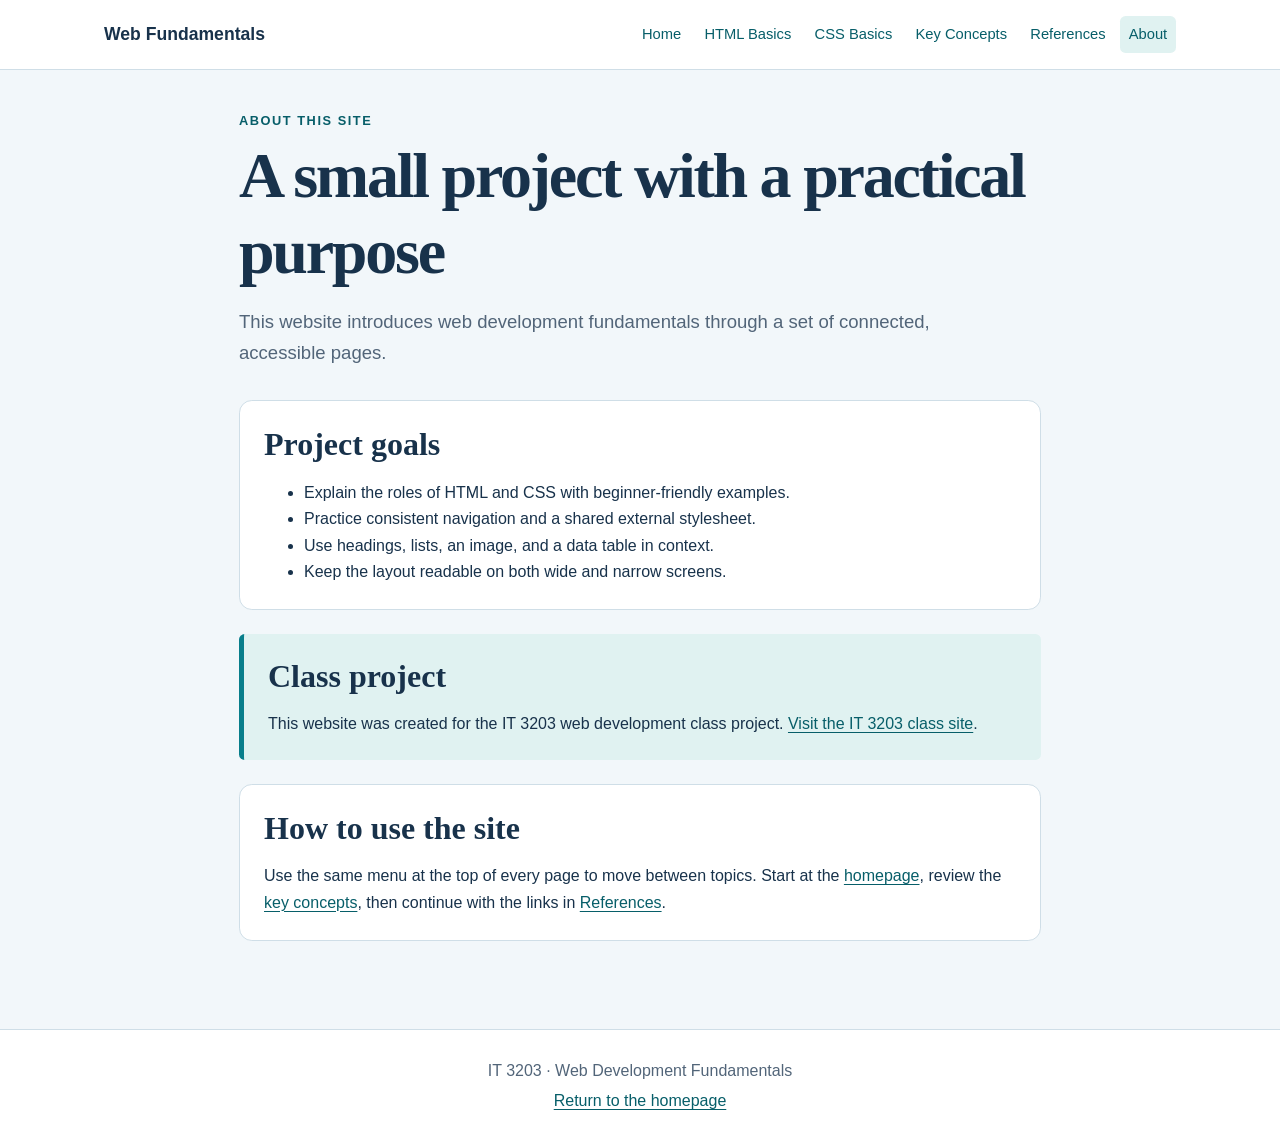
==== about.html @ b3ab3e79 "yes" ====
<!DOCTYPE html>
<html lang="en">
<head>
  <meta charset="utf-8">
  <meta name="viewport" content="width=device-width, initial-scale=1">
  <meta name="description" content="About this introductory web development class project.">
  <title>About | Web Development Fundamentals</title>
  <link rel="stylesheet" href="styles.css">
</head>
<body>
  <a class="skip-link" href="#main-content">Skip to main content</a>
  <header class="site-header">
    <div class="header-inner">
      <a class="site-name" href="index.html">Web Fundamentals</a>
      <nav class="main-nav" aria-label="Main navigation">
        <ul>
          <li><a href="index.html">Home</a></li>
          <li><a href="html-basics.html">HTML Basics</a></li>
          <li><a href="css-basics.html">CSS Basics</a></li>
          <li><a href="key-concepts.html">Key Concepts</a></li>
          <li><a href="references.html">References</a></li>
          <li><a href="about.html" aria-current="page">About</a></li>
        </ul>
      </nav>
    </div>
  </header>
  <main id="main-content" class="page-layout">
    <header class="page-intro">
      <p class="eyebrow">About this site</p>
      <h1>A small project with a practical purpose</h1>
      <p class="lead">This website introduces web development fundamentals through a set of connected, accessible pages.</p>
    </header>
    <section class="content-section">
      <h2>Project goals</h2>
      <ul>
        <li>Explain the roles of HTML and CSS with beginner-friendly examples.</li>
        <li>Practice consistent navigation and a shared external stylesheet.</li>
        <li>Use headings, lists, an image, and a data table in context.</li>
        <li>Keep the layout readable on both wide and narrow screens.</li>
      </ul>
    </section>
    <section class="callout">
      <h2>Class project</h2>
      <p>This website was created for the IT 3203 web development class project. <a href="https://kennesaw.view.usg.edu/d2l/home/4034590">Visit the IT 3203 class site</a>.</p>
    </section>
    <section class="content-section">
      <h2>How to use the site</h2>
      <p>Use the same menu at the top of every page to move between topics. Start at the <a href="index.html">homepage</a>, review the <a href="key-concepts.html">key concepts</a>, then continue with the links in <a href="references.html">References</a>.</p>
    </section>
  </main>
  <footer class="site-footer"><p>IT 3203 · Web Development Fundamentals</p><p><a href="index.html">Return to the homepage</a></p></footer>
</body>
</html>
---- styles.css ----
/* Shared visual system for every page in the project. */
:root {
  color-scheme: light;
  --ink: #18324b;
  --muted: #526579;
  --paper: #ffffff;
  --canvas: #f2f7fa;
  --accent: #087e8b;
  --accent-dark: #075e69;
  --line: #cfdee7;
  --highlight: #e0f2f1;
  font-family: "Segoe UI", Arial, sans-serif;
}

* {
  box-sizing: border-box;
}

body {
  margin: 0;
  background: var(--canvas);
  color: var(--ink);
  font-size: 1rem;
  line-height: 1.65;
}

a {
  color: var(--accent-dark);
  text-decoration-thickness: 0.08em;
  text-underline-offset: 0.18em;
}

a:hover {
  color: #a34224;
}

a:focus-visible {
  outline: 3px solid #d97735;
  outline-offset: 3px;
}

.skip-link {
  position: absolute;
  top: -5rem;
  left: 1rem;
  z-index: 2;
  padding: 0.6rem 0.9rem;
  background: var(--paper);
  border: 2px solid var(--accent);
}

.skip-link:focus {
  top: 1rem;
}

.site-header {
  background: var(--paper);
  border-bottom: 1px solid var(--line);
}

.header-inner {
  display: flex;
  align-items: center;
  justify-content: space-between;
  gap: 1.5rem;
  max-width: 1120px;
  margin: 0 auto;
  padding: 1rem 1.5rem;
}

.site-name {
  flex: 0 0 auto;
  color: var(--ink);
  font-size: 1.1rem;
  font-weight: 750;
  text-decoration: none;
}

.main-nav ul {
  display: flex;
  flex-wrap: wrap;
  justify-content: flex-end;
  gap: 0.35rem;
  margin: 0;
  padding: 0;
  list-style: none;
}

.main-nav a {
  display: inline-block;
  padding: 0.4rem 0.55rem;
  border-radius: 0.35rem;
  font-size: 0.92rem;
  text-decoration: none;
}

.main-nav a:hover,
.main-nav a[aria-current="page"] {
  background: var(--highlight);
  color: var(--accent-dark);
}

main {
  max-width: 960px;
  min-height: 65vh;
  margin: 0 auto;
  padding: 2.5rem 1.5rem 4rem;
}

.hero {
  display: grid;
  grid-template-columns: minmax(0, 1.25fr) minmax(220px, 0.75fr);
  align-items: center;
  gap: 2.5rem;
  padding: 2rem 0 3rem;
}

.hero-copy {
  max-width: 620px;
}

.hero-image {
  display: block;
  width: 100%;
  max-width: 350px;
  margin: 0 auto;
  border: 1px solid var(--line);
  border-radius: 1rem;
  box-shadow: 0 12px 32px rgb(24 50 75 / 10%);
}

.eyebrow {
  margin: 0 0 0.4rem;
  color: var(--accent-dark);
  font-size: 0.8rem;
  font-weight: 750;
  letter-spacing: 0.12em;
  text-transform: uppercase;
}

h1,
h2,
h3 {
  color: var(--ink);
  font-family: Georgia, "Times New Roman", serif;
  line-height: 1.2;
}

h1 {
  margin: 0 0 1rem;
  font-size: clamp(2.3rem, 5vw, 4rem);
  letter-spacing: -0.035em;
}

h2 {
  margin: 0 0 0.8rem;
  font-size: clamp(1.45rem, 3vw, 2rem);
}

.lead {
  max-width: 68ch;
  margin: 0 0 1.5rem;
  color: var(--muted);
  font-size: 1.16rem;
}

.button-link {
  display: inline-block;
  padding: 0.7rem 1rem;
  border: 2px solid var(--accent-dark);
  border-radius: 0.45rem;
  background: var(--accent-dark);
  color: white;
  font-weight: 700;
  text-decoration: none;
}

.button-link:hover {
  background: #064650;
  color: white;
}

.content-section {
  margin: 1.5rem 0;
  padding: 1.5rem;
  border: 1px solid var(--line);
  border-radius: 0.8rem;
  background: var(--paper);
}

.content-section > :last-child,
.callout > :last-child {
  margin-bottom: 0;
}

.page-intro {
  margin: 0 0 2rem;
}

.page-intro h1 {
  max-width: 800px;
}

.page-layout {
  max-width: 850px;
}

.contents-list {
  display: grid;
  grid-template-columns: repeat(auto-fit, minmax(235px, 1fr));
  gap: 0.65rem 1.5rem;
  margin: 0;
  padding-left: 1.4rem;
}

.table-wrap {
  overflow-x: auto;
}

table {
  width: 100%;
  border-collapse: collapse;
  text-align: left;
}

caption {
  padding: 0.5rem;
  color: var(--muted);
  text-align: left;
}

th,
td {
  padding: 0.7rem;
  border: 1px solid var(--line);
  vertical-align: top;
}

thead {
  background: var(--highlight);
}

tbody th {
  min-width: 9rem;
}

code,
pre {
  font-family: "SFMono-Regular", Consolas, "Liberation Mono", monospace;
}

code {
  overflow-wrap: anywhere;
  color: #6c2f58;
}

pre {
  overflow-x: auto;
  padding: 1rem;
  border: 1px solid var(--line);
  border-radius: 0.5rem;
  background: #f4f7f9;
  line-height: 1.55;
}

pre code {
  color: inherit;
}

.callout {
  margin: 1.5rem 0;
  padding: 1.4rem 1.5rem;
  border-left: 5px solid var(--accent);
  border-radius: 0.35rem;
  background: var(--highlight);
}

.layout-example {
  display: grid;
  grid-template-columns: repeat(3, 1fr);
  gap: 0.75rem;
  margin: 1rem 0;
}

.layout-example div {
  padding: 1rem 0.5rem;
  border: 1px solid var(--line);
  border-radius: 0.45rem;
  background: var(--canvas);
  font-weight: 700;
  text-align: center;
}

.concept-list {
  display: grid;
  grid-template-columns: repeat(auto-fit, minmax(230px, 1fr));
  gap: 1rem;
  margin: 0;
  padding: 0;
  list-style: none;
  counter-reset: concept;
}

.concept-list li {
  padding: 1.2rem;
  border: 1px solid var(--line);
  border-radius: 0.7rem;
  background: var(--paper);
  counter-increment: concept;
}

.concept-list li::before {
  content: "0" counter(concept);
  display: inline-block;
  margin-bottom: 0.5rem;
  color: var(--accent-dark);
  font-size: 0.8rem;
  font-weight: 750;
  letter-spacing: 0.1em;
}

.concept-list h2 {
  font-family: "Segoe UI", Arial, sans-serif;
  font-size: 1.15rem;
}

.concept-list p {
  margin-bottom: 0;
  color: var(--muted);
}

.resource-list li {
  margin: 0 0 1rem;
}

.resource-list p {
  margin: 0.25rem 0;
  color: var(--muted);
}

.next-step {
  margin: 2rem 0 0;
  padding-top: 1rem;
  border-top: 1px solid var(--line);
}

.site-footer {
  padding: 1.5rem;
  border-top: 1px solid var(--line);
  background: var(--paper);
  color: var(--muted);
  text-align: center;
}

.site-footer p {
  margin: 0.25rem 0;
}

@media (max-width: 760px) {
  .header-inner {
    align-items: flex-start;
    flex-direction: column;
    gap: 0.65rem;
    padding: 0.9rem 1rem;
  }

  .main-nav ul {
    justify-content: flex-start;
  }

  main {
    padding: 2rem 1rem 3rem;
  }

  .hero {
    grid-template-columns: 1fr;
    gap: 1.5rem;
    padding-top: 1rem;
  }

  .hero-image {
    max-width: 300px;
  }
}

@media (max-width: 480px) {
  .main-nav ul {
    gap: 0.15rem;
  }

  .main-nav a {
    padding: 0.35rem;
    font-size: 0.85rem;
  }

  .layout-example {
    grid-template-columns: 1fr;
  }

  th,
  td {
    padding: 0.5rem;
  }
}
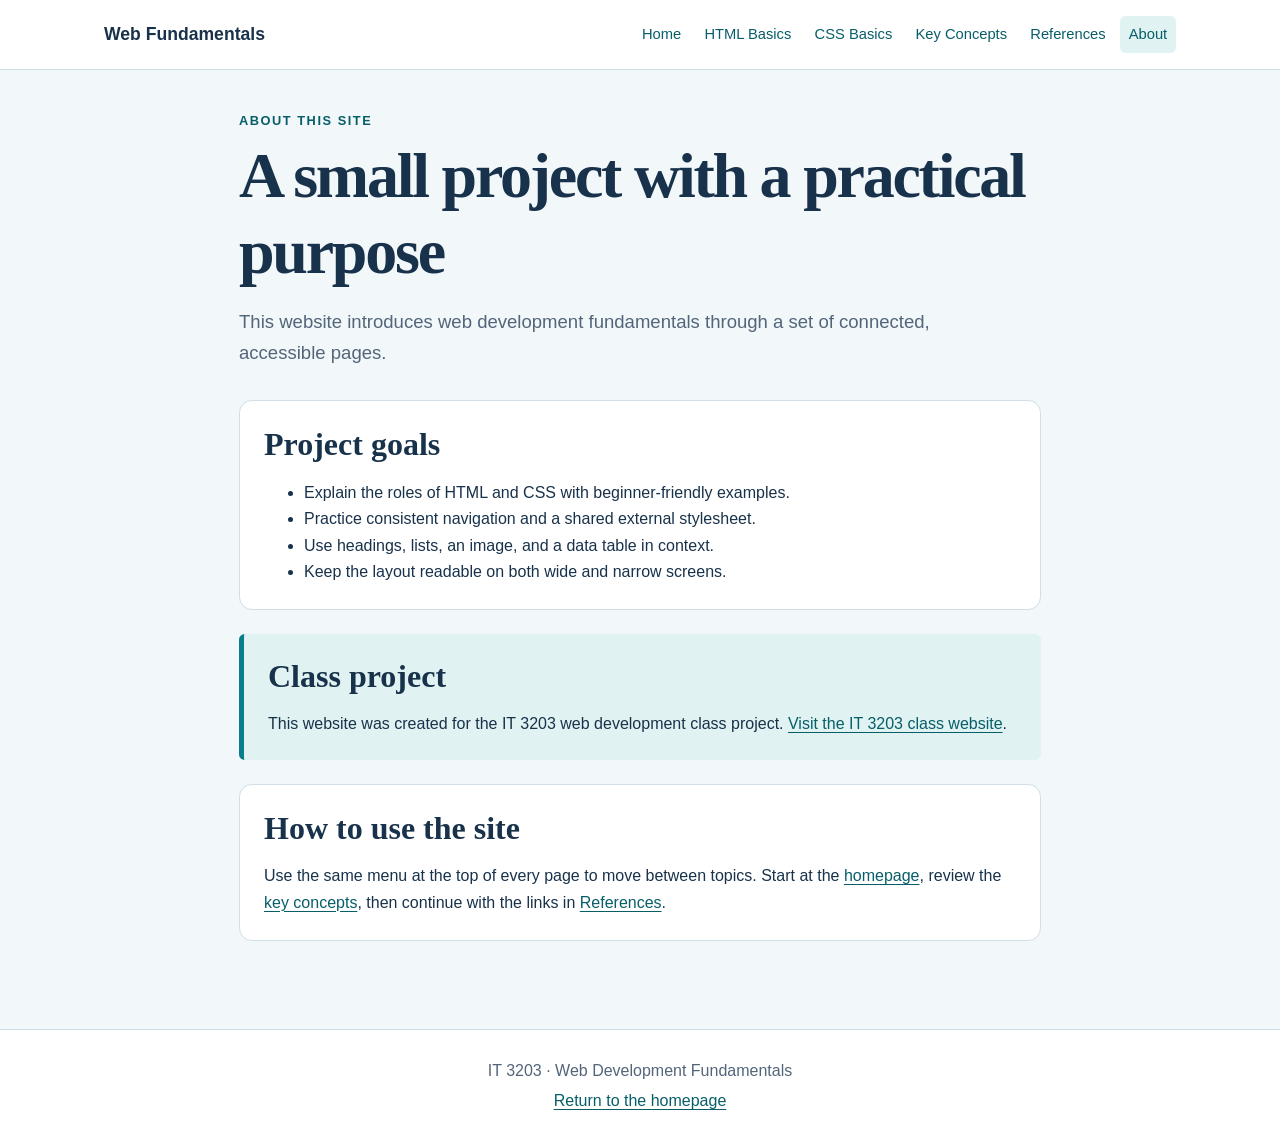
==== commit 29f366b1: "yes3" ====
--- a/about.html
+++ b/about.html
@@ -41,7 +41,7 @@
     </section>
     <section class="callout">
       <h2>Class project</h2>
-      <p>This website was created for the IT 3203 web development class project. <a href="https://kennesaw.view.usg.edu/d2l/home/4034590">Visit the IT 3203 class site</a>.</p>
+      <p>This website was created for the IT 3203 web development class project. <a href="https://ksuweb.github.io/IT3203/">Visit the IT 3203 class website</a>.</p>
     </section>
     <section class="content-section">
       <h2>How to use the site</h2>
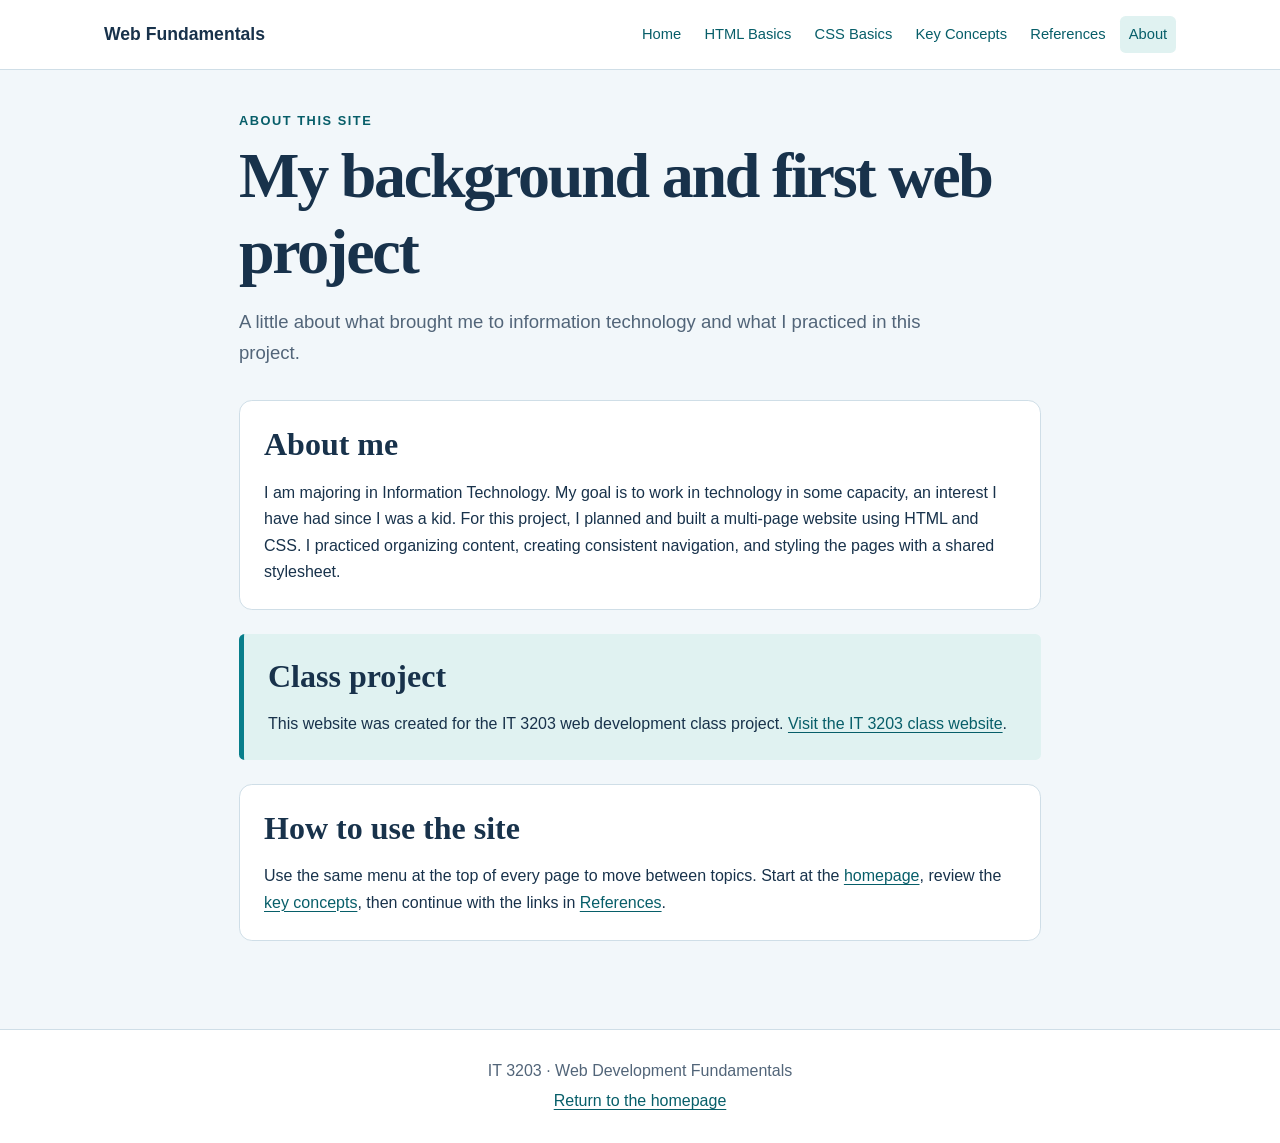
==== commit cfbd02ef: "yes6" ====
--- a/about.html
+++ b/about.html
@@ -12,6 +12,7 @@
   <header class="site-header">
     <div class="header-inner">
       <a class="site-name" href="index.html">Web Fundamentals</a>
+      <!-- I kept the menu in the same place so visitors can move around without relearning each page. -->
       <nav class="main-nav" aria-label="Main navigation">
         <ul>
           <li><a href="index.html">Home</a></li>
@@ -27,18 +28,15 @@
   <main id="main-content" class="page-layout">
     <header class="page-intro">
       <p class="eyebrow">About this site</p>
-      <h1>A small project with a practical purpose</h1>
-      <p class="lead">This website introduces web development fundamentals through a set of connected, accessible pages.</p>
+      <h1>My background and first web project</h1>
+      <p class="lead">A little about what brought me to information technology and what I practiced in this project.</p>
     </header>
     <section class="content-section">
-      <h2>Project goals</h2>
-      <ul>
-        <li>Explain the roles of HTML and CSS with beginner-friendly examples.</li>
-        <li>Practice consistent navigation and a shared external stylesheet.</li>
-        <li>Use headings, lists, an image, and a data table in context.</li>
-        <li>Keep the layout readable on both wide and narrow screens.</li>
-      </ul>
+      <!-- I put my background and motivation first to make this page a short introduction, not just a project summary. -->
+      <h2>About me</h2>
+      <p>I am majoring in Information Technology. My goal is to work in technology in some capacity, an interest I have had since I was a kid. For this project, I planned and built a multi-page website using HTML and CSS. I practiced organizing content, creating consistent navigation, and styling the pages with a shared stylesheet.</p>
     </section>
+    <!-- The course link stays in its own section so it is easy to find. -->
     <section class="callout">
       <h2>Class project</h2>
       <p>This website was created for the IT 3203 web development class project. <a href="https://ksuweb.github.io/IT3203/">Visit the IT 3203 class website</a>.</p>
--- a/styles.css
+++ b/styles.css
@@ -1,4 +1,3 @@
-/* Shared visual system for every page in the project. */
 :root {
   color-scheme: light;
   --ink: #18324b;
@@ -16,6 +15,7 @@
   box-sizing: border-box;
 }
 
+/* Base element selector: set a calm canvas and readable text across all pages. */
 body {
   margin: 0;
   background: var(--canvas);
@@ -58,6 +58,7 @@
   border-bottom: 1px solid var(--line);
 }
 
+/* Flexbox balances the site name and menu; the menu wraps as space gets tight. */
 .header-inner {
   display: flex;
   align-items: center;
@@ -76,6 +77,7 @@
   text-decoration: none;
 }
 
+/* Flexbox keeps each navigation link in a tidy, wrapping row. */
 .main-nav ul {
   display: flex;
   flex-wrap: wrap;
@@ -107,6 +109,12 @@
   padding: 2.5rem 1.5rem 4rem;
 }
 
+/* ID selector: leave a little breathing room when skip links jump to the content. */
+#main-content {
+  scroll-margin-top: 1rem;
+}
+
+/* Grid gives the introduction and illustration separate columns on wide screens. */
 .hero {
   display: grid;
   grid-template-columns: minmax(0, 1.25fr) minmax(220px, 0.75fr);
@@ -205,6 +213,7 @@
   max-width: 850px;
 }
 
+/* This grid lets the contents links fill available columns without fixed widths. */
 .contents-list {
   display: grid;
   grid-template-columns: repeat(auto-fit, minmax(235px, 1fr));
@@ -275,6 +284,7 @@
   background: var(--highlight);
 }
 
+/* Grid makes the three layout roles easy to compare side by side. */
 .layout-example {
   display: grid;
   grid-template-columns: repeat(3, 1fr);
@@ -291,6 +301,7 @@
   text-align: center;
 }
 
+/* Concept cards reflow into as many columns as the screen can comfortably fit. */
 .concept-list {
   display: grid;
   grid-template-columns: repeat(auto-fit, minmax(230px, 1fr));
@@ -356,6 +367,7 @@
   margin: 0.25rem 0;
 }
 
+/* Stack the header and hero when the viewport no longer has room for columns. */
 @media (max-width: 760px) {
   .header-inner {
     align-items: flex-start;
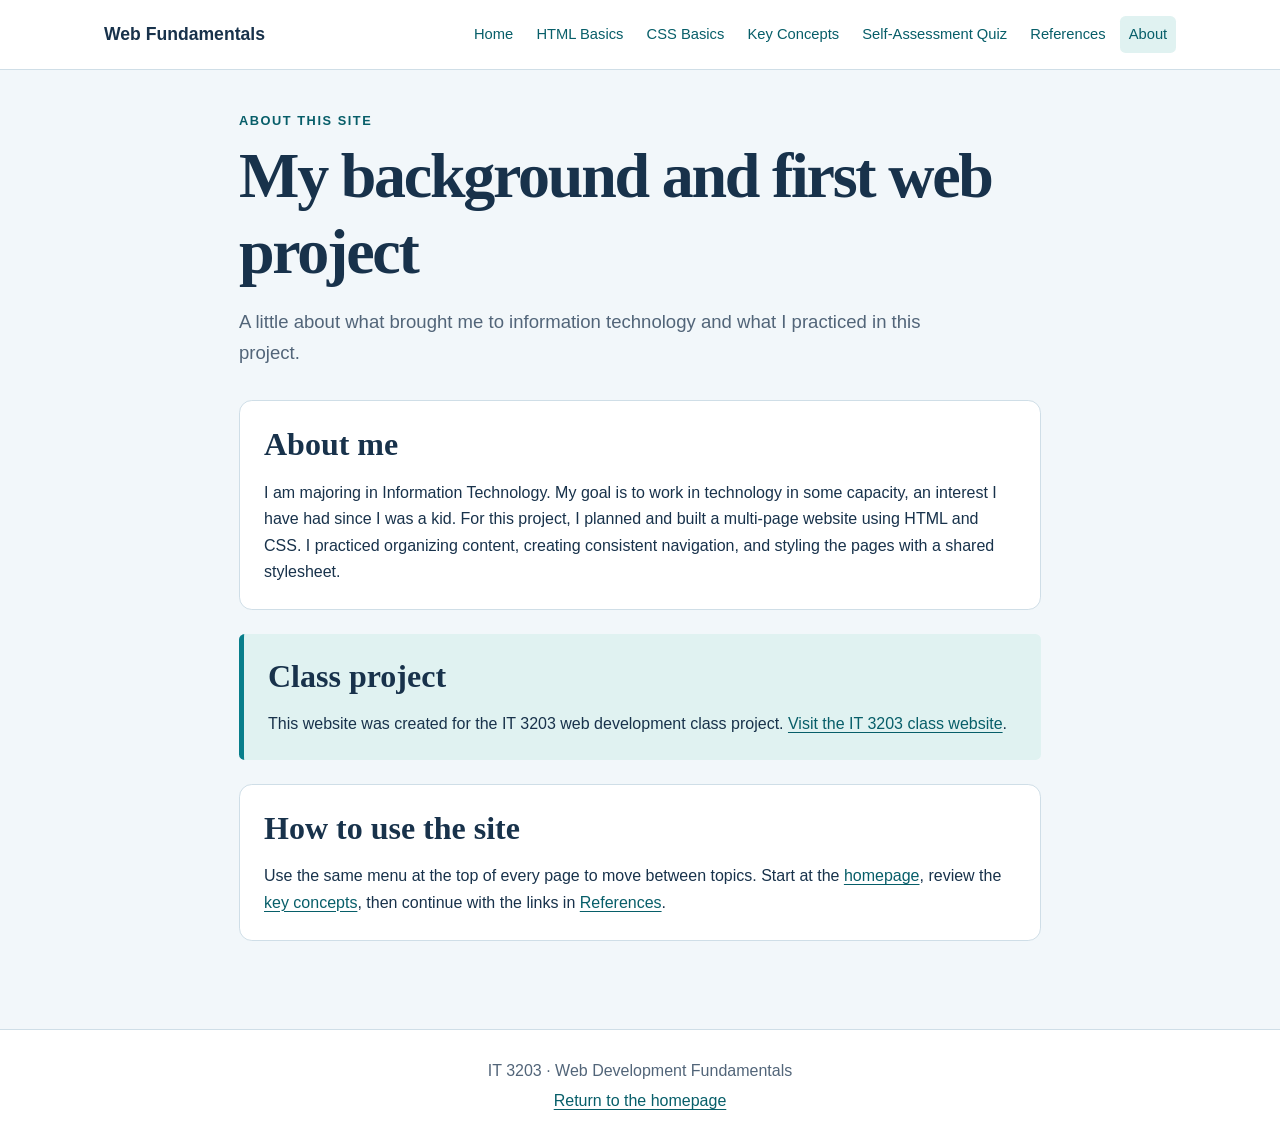
==== commit 7322f2ef: "yes7" ====
--- a/about.html
+++ b/about.html
@@ -19,6 +19,7 @@
           <li><a href="html-basics.html">HTML Basics</a></li>
           <li><a href="css-basics.html">CSS Basics</a></li>
           <li><a href="key-concepts.html">Key Concepts</a></li>
+          <li><a href="quiz.html">Self-Assessment Quiz</a></li>
           <li><a href="references.html">References</a></li>
           <li><a href="about.html" aria-current="page">About</a></li>
         </ul>
--- a/styles.css
+++ b/styles.css
@@ -201,6 +201,206 @@
   margin-bottom: 0;
 }
 
+.quiz-intro {
+  display: flex;
+  flex-wrap: wrap;
+  align-items: center;
+  justify-content: space-between;
+  gap: 1rem;
+}
+
+.quiz-timer {
+  min-width: 9rem;
+  padding: 0.7rem 1rem;
+  border: 1px solid var(--line);
+  border-radius: 0.6rem;
+  background: var(--highlight);
+  color: var(--accent-dark);
+  font-variant-numeric: tabular-nums;
+  font-weight: 750;
+  text-align: center;
+}
+
+.quiz-form {
+  display: grid;
+  gap: 1rem;
+}
+
+.quiz-question {
+  min-width: 0;
+  margin: 0;
+  padding: 1.25rem;
+  border: 1px solid var(--line);
+  border-radius: 0.75rem;
+  background: var(--paper);
+}
+
+.quiz-question legend {
+  max-width: 100%;
+  padding: 0 0.4rem;
+  color: var(--ink);
+  font-weight: 700;
+}
+
+.question-number {
+  color: var(--accent-dark);
+  font-weight: 800;
+}
+
+.quiz-options {
+  display: grid;
+  gap: 0.55rem;
+  margin-top: 0.5rem;
+}
+
+.quiz-options label {
+  display: flex;
+  align-items: flex-start;
+  gap: 0.65rem;
+  padding: 0.65rem 0.75rem;
+  border: 1px solid var(--line);
+  border-radius: 0.5rem;
+  background: var(--canvas);
+  cursor: pointer;
+}
+
+.quiz-options label:has(input:checked) {
+  border-color: var(--accent);
+  background: var(--highlight);
+}
+
+.quiz-form input[type="text"],
+.quiz-form select {
+  display: block;
+  width: 100%;
+  max-width: 32rem;
+  min-height: 2.8rem;
+  margin-top: 0.35rem;
+  padding: 0.55rem 0.7rem;
+  border: 1px solid #8da3b4;
+  border-radius: 0.45rem;
+  background: var(--paper);
+  color: var(--ink);
+  font: inherit;
+}
+
+.quiz-form input[type="radio"],
+.quiz-form input[type="checkbox"] {
+  width: 1.1rem;
+  height: 1.1rem;
+  margin: 0.2rem 0 0;
+  accent-color: var(--accent-dark);
+  flex: 0 0 auto;
+}
+
+.quiz-form input:focus-visible,
+.quiz-form select:focus-visible,
+.quiz-button:focus-visible {
+  outline: 3px solid #d97735;
+  outline-offset: 3px;
+}
+
+.quiz-actions {
+  display: flex;
+  flex-wrap: wrap;
+  gap: 0.75rem;
+}
+
+.quiz-button {
+  min-height: 2.8rem;
+  padding: 0.65rem 1rem;
+  border: 2px solid var(--accent-dark);
+  border-radius: 0.45rem;
+  background: var(--accent-dark);
+  color: white;
+  font: inherit;
+  font-weight: 700;
+  cursor: pointer;
+}
+
+.quiz-button:hover {
+  background: #064650;
+}
+
+.quiz-button:disabled {
+  cursor: not-allowed;
+  opacity: 0.65;
+}
+
+.quiz-button--secondary {
+  border-color: var(--line);
+  background: var(--paper);
+  color: var(--ink);
+}
+
+.quiz-button--secondary:hover {
+  background: var(--canvas);
+  color: var(--ink);
+}
+
+.quiz-result {
+  margin: 0 0 1.5rem;
+  padding: 1.5rem;
+  border: 2px solid var(--line);
+  border-radius: 0.8rem;
+  background: var(--paper);
+}
+
+.quiz-result--pass {
+  border-color: #23804c;
+  background: #effaf3;
+}
+
+.quiz-result--fail {
+  border-color: #ae3b38;
+  background: #fff3f1;
+}
+
+.quiz-result h2 {
+  margin-bottom: 0.4rem;
+}
+
+.quiz-score {
+  margin: 0.5rem 0;
+  font-size: 1.25rem;
+  font-weight: 800;
+}
+
+.quiz-review {
+  display: grid;
+  gap: 0.75rem;
+  margin: 1rem 0 1.5rem;
+  padding: 0;
+  list-style: none;
+}
+
+.quiz-review li {
+  padding: 0.8rem;
+  border: 1px solid var(--line);
+  border-radius: 0.5rem;
+  background: var(--paper);
+}
+
+.quiz-review .review-correct {
+  border-left: 5px solid #23804c;
+}
+
+.quiz-review .review-incorrect {
+  border-left: 5px solid #ae3b38;
+}
+
+.review-status {
+  font-weight: 800;
+}
+
+.review-correct .review-status {
+  color: #176638;
+}
+
+.review-incorrect .review-status {
+  color: #912d2a;
+}
+
 .page-intro {
   margin: 0 0 2rem;
 }
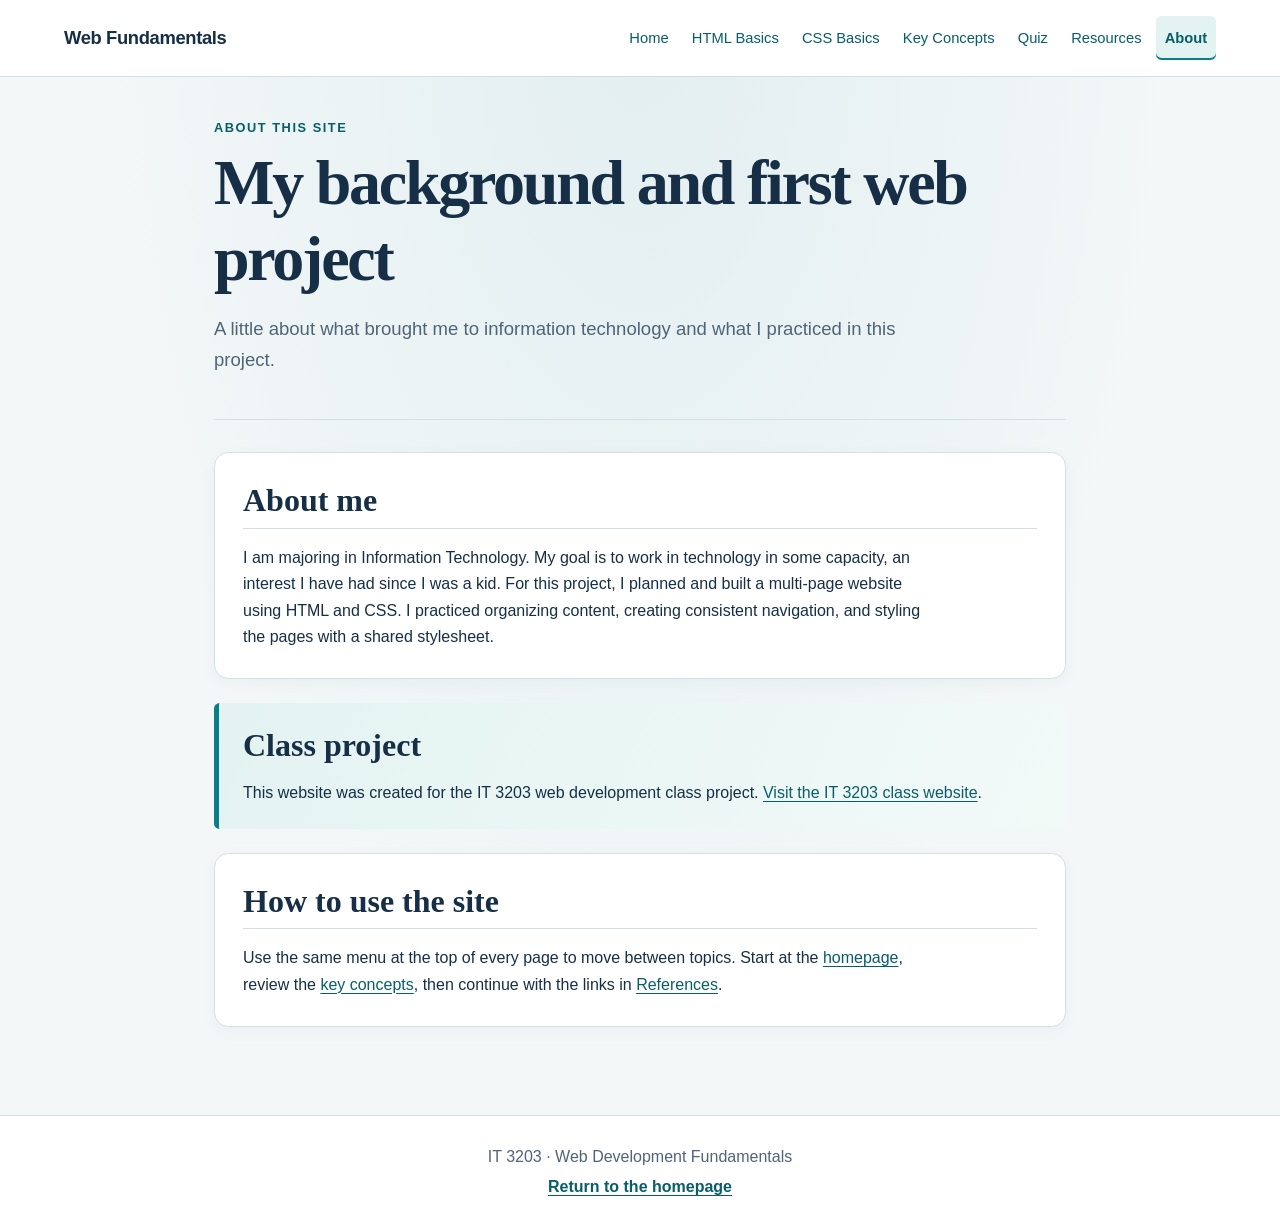
==== commit 090f0b39: "yes8" ====
--- a/about.html
+++ b/about.html
@@ -12,15 +12,15 @@
   <header class="site-header">
     <div class="header-inner">
       <a class="site-name" href="index.html">Web Fundamentals</a>
-      <!-- I kept the menu in the same place so visitors can move around without relearning each page. -->
+      <!-- This shared menu keeps the site navigation consistent on every page. -->
       <nav class="main-nav" aria-label="Main navigation">
         <ul>
           <li><a href="index.html">Home</a></li>
           <li><a href="html-basics.html">HTML Basics</a></li>
           <li><a href="css-basics.html">CSS Basics</a></li>
           <li><a href="key-concepts.html">Key Concepts</a></li>
-          <li><a href="quiz.html">Self-Assessment Quiz</a></li>
-          <li><a href="references.html">References</a></li>
+          <li><a href="quiz.html">Quiz</a></li>
+          <li><a href="references.html">Resources</a></li>
           <li><a href="about.html" aria-current="page">About</a></li>
         </ul>
       </nav>
--- a/styles.css
+++ b/styles.css
@@ -1,13 +1,15 @@
 :root {
   color-scheme: light;
-  --ink: #18324b;
-  --muted: #526579;
-  --paper: #ffffff;
-  --canvas: #f2f7fa;
+  --ink: #162f46;
+  --muted: #506478;
+  --paper: #fff;
+  --canvas: #f3f7f8;
   --accent: #087e8b;
   --accent-dark: #075e69;
-  --line: #cfdee7;
-  --highlight: #e0f2f1;
+  --line: #d3e0e5;
+  --highlight: #e3f3f1;
+  --warm: #fff4e8;
+  --shadow: 0 12px 32px rgb(22 47 70 / 8%);
   font-family: "Segoe UI", Arial, sans-serif;
 }
 
@@ -18,7 +20,9 @@
 /* Base element selector: set a calm canvas and readable text across all pages. */
 body {
   margin: 0;
-  background: var(--canvas);
+  background:
+    radial-gradient(ellipse at 50% 0, rgb(8 126 139 / 7%), transparent 34rem),
+    var(--canvas);
   color: var(--ink);
   font-size: 1rem;
   line-height: 1.65;
@@ -31,7 +35,7 @@
 }
 
 a:hover {
-  color: #a34224;
+  color: #9a3e21;
 }
 
 a:focus-visible {
@@ -43,7 +47,7 @@
   position: absolute;
   top: -5rem;
   left: 1rem;
-  z-index: 2;
+  z-index: 10;
   padding: 0.6rem 0.9rem;
   background: var(--paper);
   border: 2px solid var(--accent);
@@ -54,6 +58,8 @@
 }
 
 .site-header {
+  position: relative;
+  z-index: 1;
   background: var(--paper);
   border-bottom: 1px solid var(--line);
 }
@@ -64,7 +70,7 @@
   align-items: center;
   justify-content: space-between;
   gap: 1.5rem;
-  max-width: 1120px;
+  max-width: 1200px;
   margin: 0 auto;
   padding: 1rem 1.5rem;
 }
@@ -72,8 +78,9 @@
 .site-name {
   flex: 0 0 auto;
   color: var(--ink);
-  font-size: 1.1rem;
+  font-size: 1.15rem;
   font-weight: 750;
+  letter-spacing: -0.02em;
   text-decoration: none;
 }
 
@@ -89,21 +96,26 @@
 }
 
 .main-nav a {
-  display: inline-block;
+  display: inline-flex;
+  align-items: center;
+  min-height: 2.75rem;
   padding: 0.4rem 0.55rem;
   border-radius: 0.35rem;
   font-size: 0.92rem;
   text-decoration: none;
+  transition: background-color 160ms ease, color 160ms ease;
 }
 
 .main-nav a:hover,
 .main-nav a[aria-current="page"] {
   background: var(--highlight);
   color: var(--accent-dark);
+  font-weight: 750;
+  box-shadow: inset 0 -2px 0 var(--accent);
 }
 
 main {
-  max-width: 960px;
+  max-width: 1120px;
   min-height: 65vh;
   margin: 0 auto;
   padding: 2.5rem 1.5rem 4rem;
@@ -119,8 +131,13 @@
   display: grid;
   grid-template-columns: minmax(0, 1.25fr) minmax(220px, 0.75fr);
   align-items: center;
-  gap: 2.5rem;
-  padding: 2rem 0 3rem;
+  gap: 3rem;
+  margin: 0 -0.5rem 2rem;
+  padding: clamp(2rem, 5vw, 4rem);
+  border: 1px solid var(--line);
+  border-radius: 1.25rem;
+  background: linear-gradient(125deg, var(--paper) 48%, #eaf5f3);
+  box-shadow: var(--shadow);
 }
 
 .hero-copy {
@@ -134,7 +151,7 @@
   margin: 0 auto;
   border: 1px solid var(--line);
   border-radius: 1rem;
-  box-shadow: 0 12px 32px rgb(24 50 75 / 10%);
+  box-shadow: var(--shadow);
 }
 
 .eyebrow {
@@ -181,24 +198,37 @@
   color: white;
   font-weight: 700;
   text-decoration: none;
+  transition: background-color 160ms ease, transform 160ms ease;
 }
 
 .button-link:hover {
   background: #064650;
   color: white;
+  transform: translateY(-1px);
 }
 
 .content-section {
   margin: 1.5rem 0;
-  padding: 1.5rem;
-  border: 1px solid var(--line);
-  border-radius: 0.8rem;
-  background: var(--paper);
+  padding: clamp(1.15rem, 3vw, 1.75rem);
+  border: 1px solid var(--line);
+  border-radius: 0.9rem;
+  background: var(--paper);
+  box-shadow: 0 4px 16px rgb(22 47 70 / 4%);
+}
+
+.content-section h2 {
+  padding-bottom: 0.5rem;
+  border-bottom: 1px solid var(--line);
 }
 
 .content-section > :last-child,
 .callout > :last-child {
   margin-bottom: 0;
+}
+
+.content-section p,
+.content-section li {
+  max-width: 78ch;
 }
 
 .quiz-intro {
@@ -233,6 +263,7 @@
   border: 1px solid var(--line);
   border-radius: 0.75rem;
   background: var(--paper);
+  box-shadow: 0 4px 16px rgb(22 47 70 / 4%);
 }
 
 .quiz-question legend {
@@ -267,6 +298,10 @@
 .quiz-options label:has(input:checked) {
   border-color: var(--accent);
   background: var(--highlight);
+}
+
+.quiz-options label:hover {
+  border-color: #8db9bd;
 }
 
 .quiz-form input[type="text"],
@@ -403,6 +438,8 @@
 
 .page-intro {
   margin: 0 0 2rem;
+  padding-bottom: 1.25rem;
+  border-bottom: 1px solid var(--line);
 }
 
 .page-intro h1 {
@@ -410,7 +447,7 @@
 }
 
 .page-layout {
-  max-width: 850px;
+  max-width: 900px;
 }
 
 /* This grid lets the contents links fill available columns without fixed widths. */
@@ -424,6 +461,7 @@
 
 .table-wrap {
   overflow-x: auto;
+  border-radius: 0.55rem;
 }
 
 table {
@@ -447,6 +485,10 @@
 
 thead {
   background: var(--highlight);
+}
+
+tbody tr:nth-child(even) {
+  background: #f8fafb;
 }
 
 tbody th {
@@ -481,7 +523,7 @@
   padding: 1.4rem 1.5rem;
   border-left: 5px solid var(--accent);
   border-radius: 0.35rem;
-  background: var(--highlight);
+  background: linear-gradient(115deg, var(--highlight), #f2faf8);
 }
 
 /* Grid makes the three layout roles easy to compare side by side. */
@@ -499,6 +541,38 @@
   background: var(--canvas);
   font-weight: 700;
   text-align: center;
+}
+
+.code-caption {
+  margin: -0.5rem 0 1rem;
+  color: var(--muted);
+  font-size: 0.92rem;
+}
+
+.learning-path {
+  display: grid;
+  grid-template-columns: repeat(auto-fit, minmax(210px, 1fr));
+  gap: 1rem;
+  margin: 1rem 0 0;
+  padding: 0;
+  list-style: none;
+}
+
+.learning-path li {
+  padding: 1rem;
+  border: 1px solid var(--line);
+  border-radius: 0.65rem;
+  background: var(--canvas);
+}
+
+.learning-path strong {
+  display: block;
+  margin-bottom: 0.25rem;
+  color: var(--accent-dark);
+}
+
+.learning-path p {
+  margin: 0;
 }
 
 /* Concept cards reflow into as many columns as the screen can comfortably fit. */
@@ -513,11 +587,12 @@
 }
 
 .concept-list li {
-  padding: 1.2rem;
+  padding: 1.25rem;
   border: 1px solid var(--line);
   border-radius: 0.7rem;
   background: var(--paper);
   counter-increment: concept;
+  box-shadow: 0 4px 16px rgb(22 47 70 / 4%);
 }
 
 .concept-list li::before {
@@ -544,6 +619,10 @@
   margin: 0 0 1rem;
 }
 
+.resource-list li::marker {
+  color: var(--accent);
+}
+
 .resource-list p {
   margin: 0.25rem 0;
   color: var(--muted);
@@ -561,6 +640,10 @@
   background: var(--paper);
   color: var(--muted);
   text-align: center;
+}
+
+.site-footer a {
+  font-weight: 650;
 }
 
 .site-footer p {
@@ -587,7 +670,7 @@
   .hero {
     grid-template-columns: 1fr;
     gap: 1.5rem;
-    padding-top: 1rem;
+    margin-inline: 0;
   }
 
   .hero-image {
@@ -596,6 +679,10 @@
 }
 
 @media (max-width: 480px) {
+  .header-inner {
+    padding-inline: 0.85rem;
+  }
+
   .main-nav ul {
     gap: 0.15rem;
   }
@@ -609,8 +696,53 @@
     grid-template-columns: 1fr;
   }
 
+  .quiz-question {
+    padding: 1rem;
+  }
+
   th,
   td {
     padding: 0.5rem;
   }
 }
+
+@media (prefers-reduced-motion: reduce) {
+  *,
+  *::before,
+  *::after {
+    scroll-behavior: auto !important;
+    transition-duration: 0.01ms !important;
+    animation-duration: 0.01ms !important;
+    animation-iteration-count: 1 !important;
+  }
+}
+
+@media print {
+  body {
+    background: white;
+    color: black;
+  }
+
+  .site-header,
+  .site-footer,
+  .button-link,
+  .quiz-actions,
+  .quiz-timer {
+    display: none;
+  }
+
+  main {
+    max-width: none;
+    padding: 0;
+  }
+
+  .content-section,
+  .concept-list li {
+    break-inside: avoid;
+    box-shadow: none;
+  }
+
+  a {
+    color: inherit;
+  }
+}
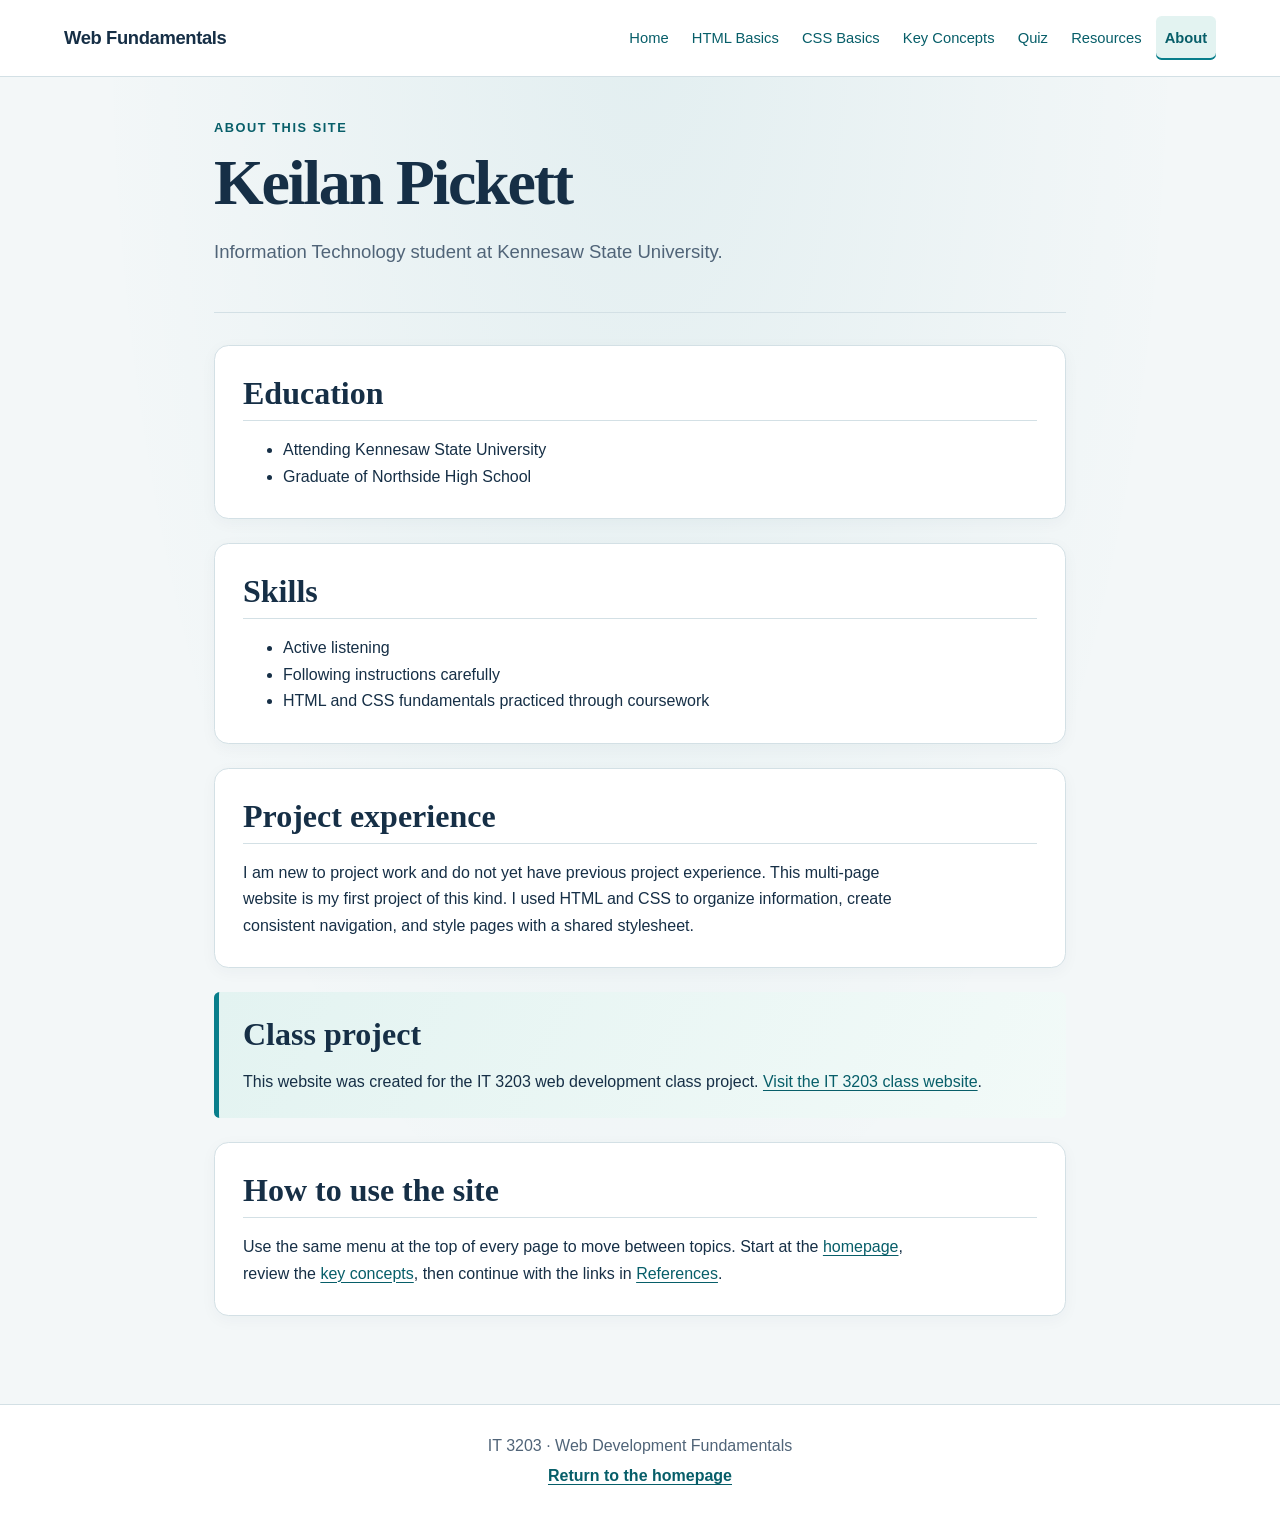
==== commit 38281379: "yes9" ====
--- a/about.html
+++ b/about.html
@@ -29,13 +29,27 @@
   <main id="main-content" class="page-layout">
     <header class="page-intro">
       <p class="eyebrow">About this site</p>
-      <h1>My background and first web project</h1>
-      <p class="lead">A little about what brought me to information technology and what I practiced in this project.</p>
+      <h1>Keilan Pickett</h1>
+      <p class="lead">Information Technology student at Kennesaw State University.</p>
     </header>
     <section class="content-section">
-      <!-- I put my background and motivation first to make this page a short introduction, not just a project summary. -->
-      <h2>About me</h2>
-      <p>I am majoring in Information Technology. My goal is to work in technology in some capacity, an interest I have had since I was a kid. For this project, I planned and built a multi-page website using HTML and CSS. I practiced organizing content, creating consistent navigation, and styling the pages with a shared stylesheet.</p>
+      <h2>Education</h2>
+      <ul>
+        <li>Attending Kennesaw State University</li>
+        <li>Graduate of Northside High School</li>
+      </ul>
+    </section>
+    <section class="content-section">
+      <h2>Skills</h2>
+      <ul>
+        <li>Active listening</li>
+        <li>Following instructions carefully</li>
+        <li>HTML and CSS fundamentals practiced through coursework</li>
+      </ul>
+    </section>
+    <section class="content-section">
+      <h2>Project experience</h2>
+      <p>I am new to project work and do not yet have previous project experience. This multi-page website is my first project of this kind. I used HTML and CSS to organize information, create consistent navigation, and style pages with a shared stylesheet.</p>
     </section>
     <!-- The course link stays in its own section so it is easy to find. -->
     <section class="callout">
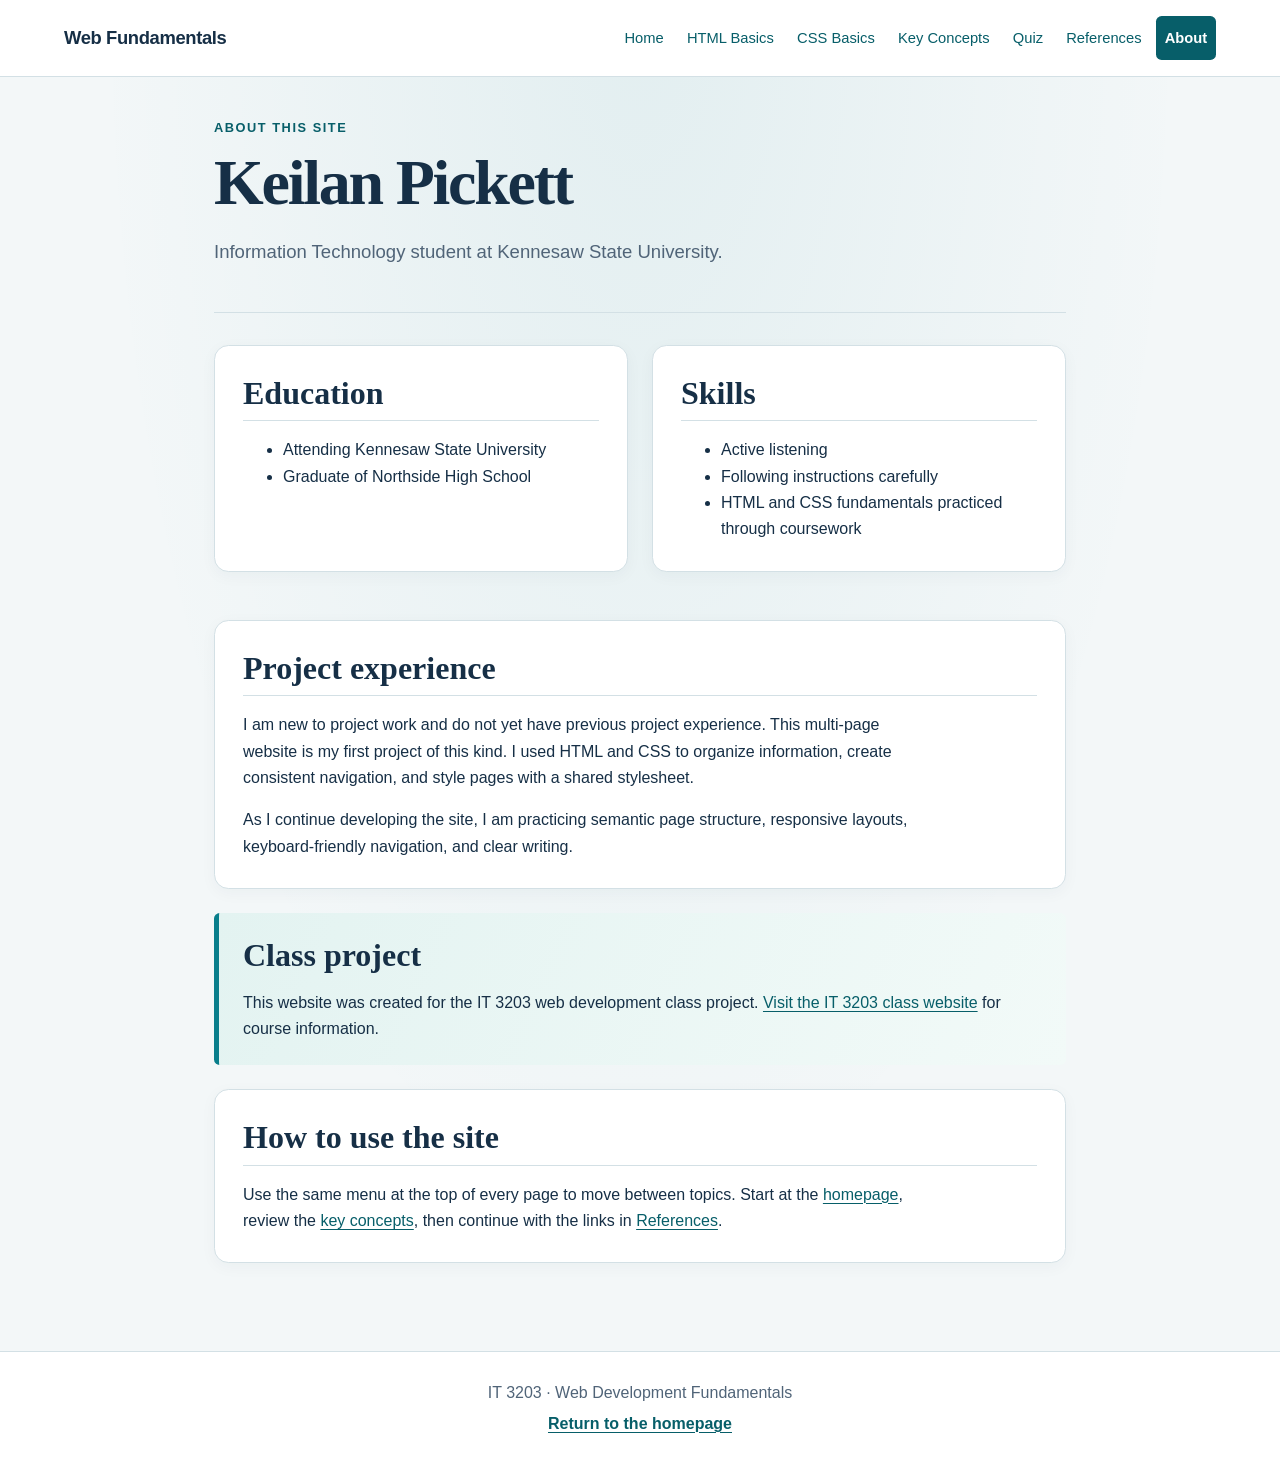
==== commit 965acac0: "yes10" ====
--- a/about.html
+++ b/about.html
@@ -20,7 +20,7 @@
           <li><a href="css-basics.html">CSS Basics</a></li>
           <li><a href="key-concepts.html">Key Concepts</a></li>
           <li><a href="quiz.html">Quiz</a></li>
-          <li><a href="references.html">Resources</a></li>
+          <li><a href="references.html">References</a></li>
           <li><a href="about.html" aria-current="page">About</a></li>
         </ul>
       </nav>
@@ -32,29 +32,32 @@
       <h1>Keilan Pickett</h1>
       <p class="lead">Information Technology student at Kennesaw State University.</p>
     </header>
-    <section class="content-section">
-      <h2>Education</h2>
-      <ul>
-        <li>Attending Kennesaw State University</li>
-        <li>Graduate of Northside High School</li>
-      </ul>
-    </section>
-    <section class="content-section">
-      <h2>Skills</h2>
-      <ul>
-        <li>Active listening</li>
-        <li>Following instructions carefully</li>
-        <li>HTML and CSS fundamentals practiced through coursework</li>
-      </ul>
-    </section>
+    <div class="profile-grid">
+      <section class="content-section">
+        <h2>Education</h2>
+        <ul>
+          <li>Attending Kennesaw State University</li>
+          <li>Graduate of Northside High School</li>
+        </ul>
+      </section>
+      <section class="content-section">
+        <h2>Skills</h2>
+        <ul>
+          <li>Active listening</li>
+          <li>Following instructions carefully</li>
+          <li>HTML and CSS fundamentals practiced through coursework</li>
+        </ul>
+      </section>
+    </div>
     <section class="content-section">
       <h2>Project experience</h2>
       <p>I am new to project work and do not yet have previous project experience. This multi-page website is my first project of this kind. I used HTML and CSS to organize information, create consistent navigation, and style pages with a shared stylesheet.</p>
+      <p>As I continue developing the site, I am practicing semantic page structure, responsive layouts, keyboard-friendly navigation, and clear writing.</p>
     </section>
     <!-- The course link stays in its own section so it is easy to find. -->
     <section class="callout">
       <h2>Class project</h2>
-      <p>This website was created for the IT 3203 web development class project. <a href="https://ksuweb.github.io/IT3203/">Visit the IT 3203 class website</a>.</p>
+      <p>This website was created for the IT 3203 web development class project. <a href="https://ksuweb.github.io/IT3203/">Visit the IT 3203 class website</a> for course information.</p>
     </section>
     <section class="content-section">
       <h2>How to use the site</h2>
--- a/styles.css
+++ b/styles.css
@@ -106,12 +106,15 @@
   transition: background-color 160ms ease, color 160ms ease;
 }
 
-.main-nav a:hover,
-.main-nav a[aria-current="page"] {
+.main-nav a:hover {
   background: var(--highlight);
   color: var(--accent-dark);
+}
+
+.main-nav a[aria-current="page"] {
+  background: var(--accent-dark);
+  color: var(--paper);
   font-weight: 750;
-  box-shadow: inset 0 -2px 0 var(--accent);
 }
 
 main {
@@ -450,6 +453,16 @@
   max-width: 900px;
 }
 
+.profile-grid {
+  display: grid;
+  grid-template-columns: repeat(auto-fit, minmax(min(100%, 16rem), 1fr));
+  gap: 0 1.5rem;
+}
+
+.profile-grid .content-section {
+  margin-top: 0;
+}
+
 /* This grid lets the contents links fill available columns without fixed widths. */
 .contents-list {
   display: grid;
